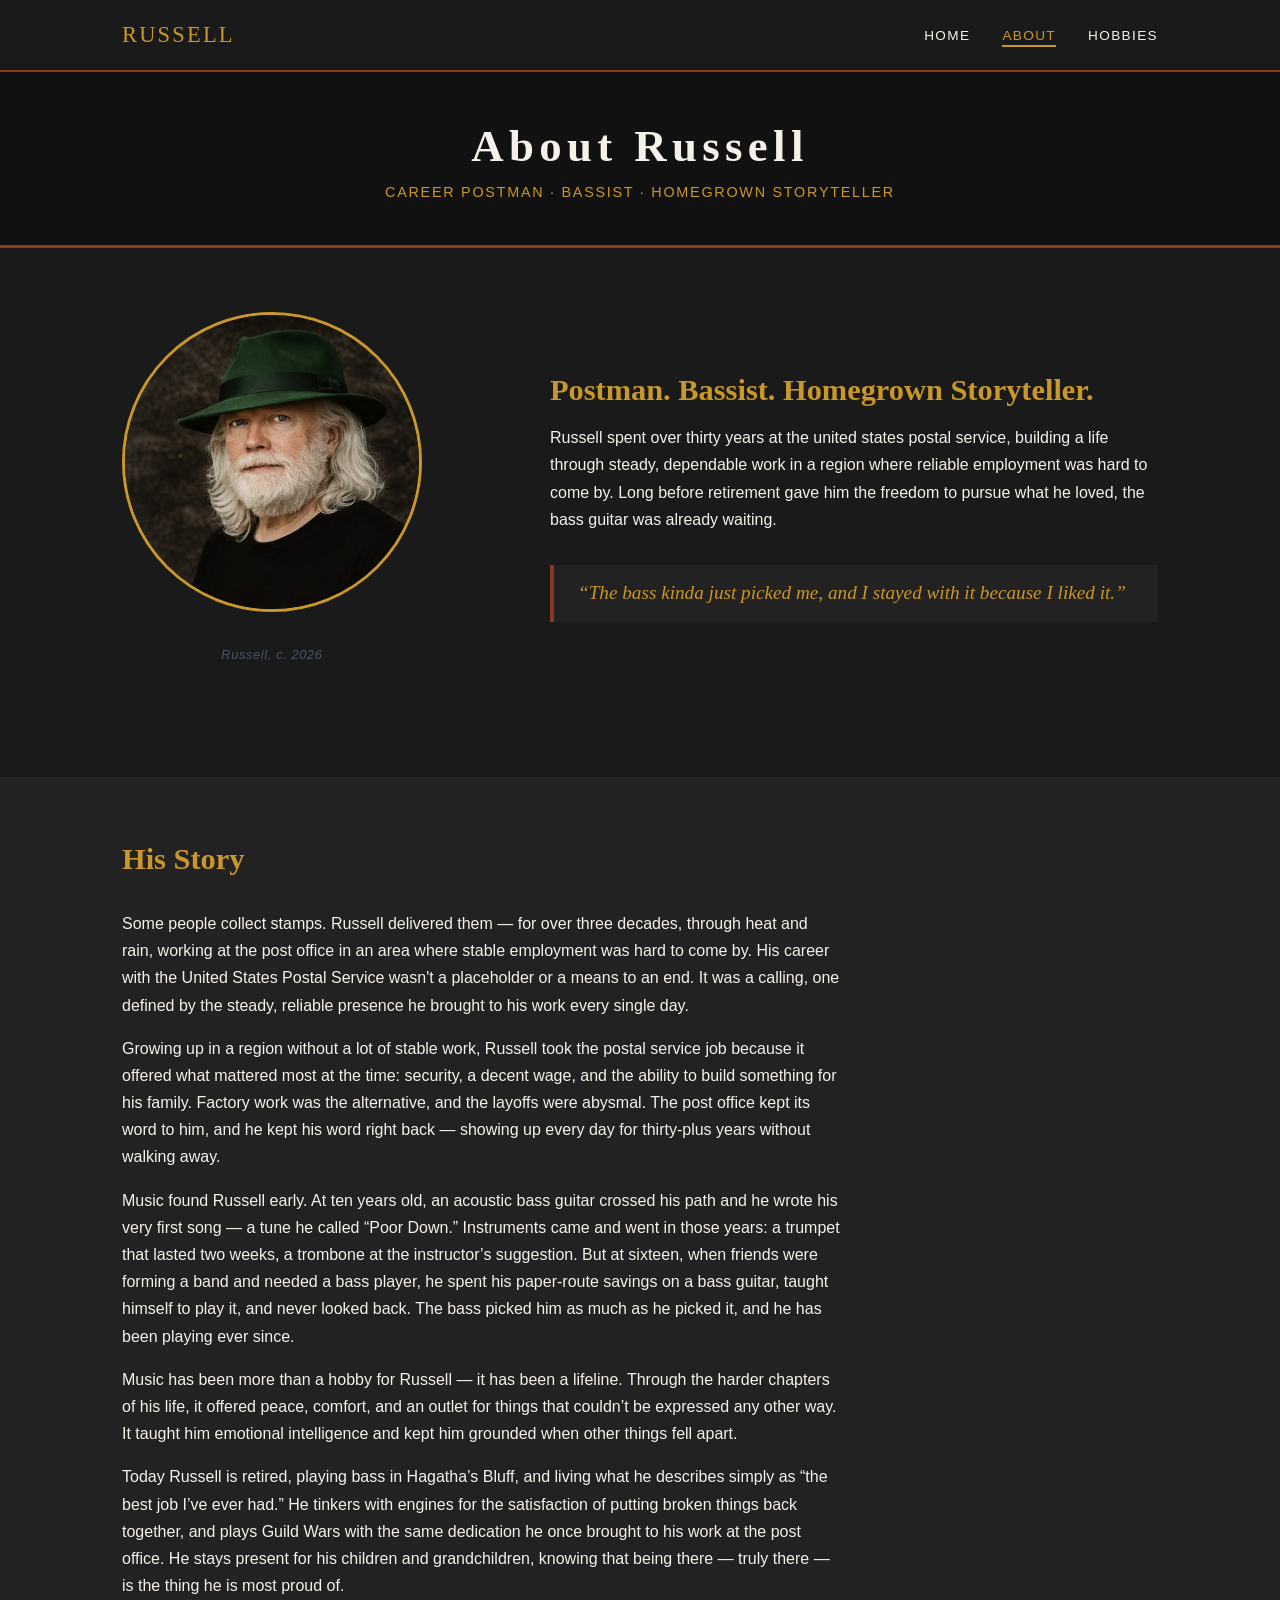
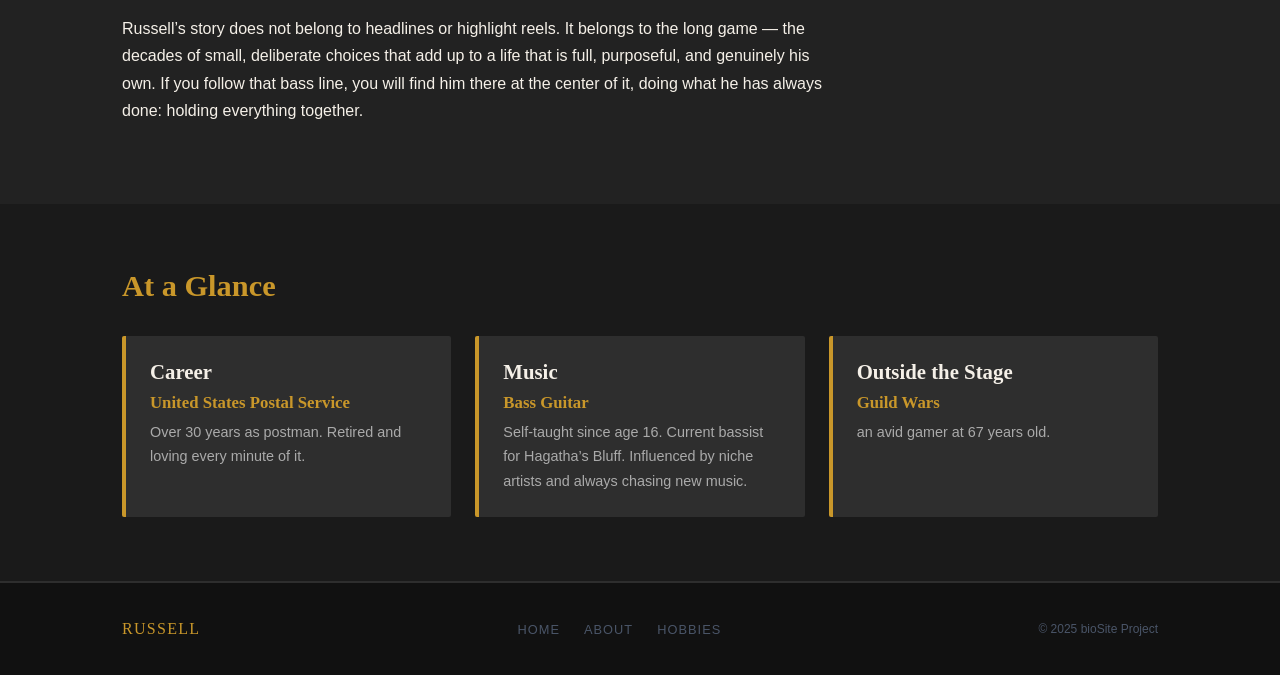
==== about.html @ 28d82f23 "uploading all of my work off of live viewer vscode, and commiting to pages." ====
<!--class information-->
<!--Course: CSD 340 — Web Design and Development -->
<!--name: Zachary White-->
<!--instructor: Sue Sampson-->

<!-- Dedicated to my father -->
<!-- Description: A brief overview of the website's content and purpose -->
<!-- This project showcases Russell's journey as a postman, bassist, and storyteller -->

<!DOCTYPE html>
<html lang="en">
<head>
  <meta charset="UTF-8">
  <meta name="viewport" content="width=device-width, initial-scale=1.0">
  <title>About Russell — Postman, Bassist, Storyteller</title>
  <link rel="stylesheet" href="style.css">
<!-- we are adding this later :^), to make the webpage feel alive-->
  <script src="script.js" defer></script>
</head>
<body>

  <!-- ── Navigation ──────────────────────────────────── -->
  <nav class="site-nav" aria-label="Main navigation">
    <div class="container">
      <a href="index.html" class="nav-brand">RUSSELL</a>
      <ul class="nav-links">
        <li><a href="index.html">Home</a></li>
        <li><a href="about.html" class="active">About</a></li>
        <li><a href="hobbies.html">Hobbies</a></li>
      </ul>
    </div>
  </nav>

  <!-- ── Page Banner ─────────────────────────────────── -->
  <header class="page-banner">
    <div class="container">
      <h1>About Russell</h1>
      <p>Career Postman &middot; Bassist &middot; Homegrown Storyteller</p>
    </div>
  </header>

  <!-- ── Portrait & Intro ────────────────────────────── -->
  <section class="section">
    <div class="container">
      <div class="about-intro">

        <div class="portrait-wrapper">
          <div class="portrait">
            <img src="images/portrait.jpg" alt="Russell">
          </div>
          <p class="portrait-caption"> Russell, c. 2026</p>
        </div>

        <div class="bio-text">
          <h2>Postman. Bassist. Homegrown Storyteller.</h2>
          <p>Russell spent over thirty years at the united states postal service, building a life through steady, dependable work in a region where reliable employment was hard to come by. Long before retirement gave him the freedom to pursue what he loved, the bass guitar was already waiting.</p>
          <div class="pull-quote">
            <p>&ldquo;The bass kinda just picked me, and I stayed with it because I liked it.&rdquo;</p>
          </div>
        </div>

      </div>
    </div>
  </section>

  <!-- ── Full Biography ──────────────────────────────── -->
  <section class="section-alt">
    <div class="container">

      <div class="section-heading">
        <h2>His Story</h2>
      </div>

      <div class="bio-block">

        <p>Some people collect stamps. Russell delivered them — for over three decades, through heat and rain, working at the post office in an area where stable employment was hard to come by. His career with the United States Postal Service wasn't a placeholder or a means to an end. It was a calling, one defined by the steady, reliable presence he brought to his work every single day.</p>

        <p>Growing up in a region without a lot of stable work, Russell took the postal service job because it offered what mattered most at the time: security, a decent wage, and the ability to build something for his family. Factory work was the alternative, and the layoffs were abysmal. The post office kept its word to him, and he kept his word right back — showing up every day for thirty-plus years without walking away.</p>

        <p>Music found Russell early. At ten years old, an acoustic bass guitar crossed his path and he wrote his very first song — a tune he called &ldquo;Poor Down.&rdquo; Instruments came and went in those years: a trumpet that lasted two weeks, a trombone at the instructor&rsquo;s suggestion. But at sixteen, when friends were forming a band and needed a bass player, he spent his paper-route savings on a bass guitar, taught himself to play it, and never looked back. The bass picked him as much as he picked it, and he has been playing ever since.</p>

        <p>Music has been more than a hobby for Russell &mdash; it has been a lifeline. Through the harder chapters of his life, it offered peace, comfort, and an outlet for things that couldn&rsquo;t be expressed any other way. It taught him emotional intelligence and kept him grounded when other things fell apart.</p>

        <p>Today Russell is retired, playing bass in Hagatha&rsquo;s Bluff, and living what he describes simply as &ldquo;the best job I&rsquo;ve ever had.&rdquo; He tinkers with engines for the satisfaction of putting broken things back together, and plays Guild Wars with the same dedication he once brought to his work at the post office. He stays present for his children and grandchildren, knowing that being there &mdash; truly there &mdash; is the thing he is most proud of.</p>

        <p>Russell&rsquo;s story does not belong to headlines or highlight reels. It belongs to the long game &mdash; the decades of small, deliberate choices that add up to a life that is full, purposeful, and genuinely his own. If you follow that bass line, you will find him there at the center of it, doing what he has always done: holding everything together.</p>
      </div>

    </div>
  </section>

  <!-- ── Quick Facts ──────────────────────────────────── -->
  <section class="section">
    <div class="container">

      <div class="section-heading">
        <h2>At a Glance</h2>
      </div>

      <div class="card-grid">

        <div class="card">
          <h3>Career</h3>
          <h4>United States Postal Service</h4>
          <p>Over 30 years as postman. Retired and loving every minute of it.</p>
        </div>

        <div class="card">
          <h3>Music</h3>
          <h4>Bass Guitar</h4>
          <p>Self-taught since age 16. Current bassist for Hagatha&rsquo;s Bluff. Influenced by niche artists and always chasing new music.</p>
        </div>

        <div class="card">
          <h3>Outside the Stage</h3>
          <h4>Guild Wars</h4>
          <p>an avid gamer at 67 years old.</p>
        </div>

      </div>

    </div>
  </section>

  <!-- ── Footer ───────────────────────────────────────── -->
  <footer class="site-footer">
    <div class="container">
      <span class="footer-brand">RUSSELL</span>
      <ul class="footer-nav">
        <li><a href="index.html">Home</a></li>
        <li><a href="about.html">About</a></li>
        <li><a href="hobbies.html">Hobbies</a></li>
      </ul>
      <span class="footer-copy">&copy; 2025 bioSite Project</span>
    </div>
  </footer>

</body>
</html>
---- style.css ----
/* ============================================================
Description: CSD340-biosite/style.css
Author: Zachary White
Instructor: Sue Sampson 
bioSite — Russell
style.css
Design: Dark Rustic / Music-Inspired
============================================================ */

/* ── Reset & Base ─────────────────────────────────────── */
*, *::before, *::after {
  box-sizing: border-box;
  margin: 0;
  padding: 0;
}

html {
  scroll-behavior: smooth;
}

body {
  background-color: #1a1a1a;
  color: #f5f0e8;
  font-family: Arial, Helvetica, sans-serif;
  font-size: 16px;
  line-height: 1.7;
}

img {
  max-width: 100%;
  height: auto;
  display: block;
}

a {
  color: #c9972a;
  text-decoration: none;
}

a:hover {
  color: #f5f0e8;
  text-decoration: underline;
}

a:visited {
  color: #a07830;
}

/* ── Typography ───────────────────────────────────────── */
h1, h2, h3, h4 {
  font-family: Georgia, "Times New Roman", serif;
  line-height: 1.2;
}

h1 {
  font-size: 2.8rem;
  color: #f5f0e8;
  letter-spacing: 0.08em;
}

h2 {
  font-size: 1.9rem;
  color: #c9972a;
  margin-bottom: 0.75rem;
}

h3 {
  font-size: 1.3rem;
  color: #f5f0e8;
  margin-bottom: 0.5rem;
}

h4 {
  font-size: 1.05rem;
  color: #c9972a;
  margin-bottom: 0.4rem;
}

p {
  margin-bottom: 1rem;
  color: #f5f0e8;
}

/* ── Layout Containers ────────────────────────────────── */
.container {
  max-width: 1100px;
  margin: 0 auto;
  padding: 0 2rem;
}

.section {
  padding: 4rem 0;
}

.section-alt {
  padding: 4rem 0;
  background-color: #222222;
}

/* ── Navigation ───────────────────────────────────────── */
.site-nav {
  background-color: #1a1a1a;
  border-bottom: 2px solid #8b3a1e;
  position: sticky;
  top: 0;
  z-index: 100;
}

.site-nav .container {
  display: flex;
  align-items: center;
  justify-content: space-between;
  padding-top: 1rem;
  padding-bottom: 1rem;
}

.nav-brand {
  font-family: Georgia, "Times New Roman", serif;
  font-size: 1.4rem;
  color: #c9972a;
  letter-spacing: 0.1em;
  text-decoration: none;
}

.nav-brand:hover {
  color: #f5f0e8;
  text-decoration: none;
}

.nav-links {
  list-style: none;
  display: flex;
  gap: 2rem;
}

.nav-links a {
  font-size: 0.85rem;
  color: #f5f0e8;
  text-transform: uppercase;
  letter-spacing: 0.1em;
  text-decoration: none;
  padding-bottom: 2px;
  border-bottom: 2px solid transparent;
  transition: color 0.2s, border-color 0.2s;
}

.nav-links a:hover,
.nav-links a.active {
  color: #c9972a;
  border-bottom-color: #c9972a;
  text-decoration: none;
}

/* ── Buttons ──────────────────────────────────────────── */
.btn-primary {
  display: inline-block;
  background-color: #8b3a1e;
  color: #f5f0e8;
  font-size: 0.9rem;
  font-family: Arial, Helvetica, sans-serif;
  letter-spacing: 0.07em;
  text-transform: uppercase;
  padding: 0.7rem 1.8rem;
  border-radius: 2px;
  text-decoration: none;
  border: none;
  cursor: pointer;
  transition: background-color 0.2s;
}

.btn-primary:hover {
  background-color: #a84520;
  color: #f5f0e8;
  text-decoration: none;
}

.btn-secondary {
  display: inline-block;
  background-color: transparent;
  color: #c9972a;
  font-size: 0.9rem;
  font-family: Arial, Helvetica, sans-serif;
  letter-spacing: 0.07em;
  text-transform: uppercase;
  padding: 0.65rem 1.7rem;
  border-radius: 2px;
  border: 1px solid #c9972a;
  text-decoration: none;
  cursor: pointer;
  transition: background-color 0.2s, color 0.2s;
}

.btn-secondary:hover {
  background-color: #c9972a;
  color: #1a1a1a;
  text-decoration: none;
}

/* ── Hero Section ─────────────────────────────────────── */

/* I want the hero section to have the img behind the text and the text to be centered and have a dark overlay on the image so that the text is readable. I also want the image to expand the entire section */
.hero {
  background-color: #111111;
  border-bottom: 3px solid #8b3a1e;
  padding: 3rem 0;
  text-align: center;
  position: relative;
  z-index: 2;
  overflow: hidden;
  min-height: 400px; /* ensures image has room to expand into */
}

.hero-image {
  position: absolute;
  top: 0;
  left: 0;
  width: 100%;
  height: 100%;
  z-index: 0;
}

.hero-image img {
  width: 100%;
  height: 100%;
  object-fit: cover;
  object-position: center;
  /* no opacity here — keep the image full strength */
}

.hero-overlay {
  position: absolute;
  top: 0;
  left: 0;
  width: 100%;
  height: 100%;
  background: rgba(0, 0, 0, 0.6); /* tune darkness here */
  z-index: 1;
}

.hero h1 {
  font-size: 3.8rem;
  letter-spacing: 0.15em;
  margin-bottom: 0.5rem;
  position: relative;
  z-index: 3;
  color: #ffffff; /* make sure text has an explicit light color */
}

.hero-subtitle {
  color: #c9972a;
  font-size: 1rem;
  letter-spacing: 0.15em;
  text-transform: uppercase;
  margin-bottom: 2rem;
  position: relative;
  z-index: 3;
}

.hero-content {
  position: relative;
  z-index: 3;
}

/* ── Divider ──────────────────────────────────────────── */
.divider {
  border: none;
  border-top: 1px solid #c9972a;
  margin: 1rem 0;
  opacity: 0.4;
}

/* ── Cards ────────────────────────────────────────────── */
.card-grid {
  display: grid;
  grid-template-columns: repeat(3, 1fr);
  gap: 1.5rem;
}

.card {
  background-color: #2e2e2e;
  border-left: 4px solid #c9972a;
  border-radius: 2px;
  padding: 1.5rem;
}

.card-image {
  /* fixed/static dimensions so images do not scale with page */
  width: 300px;
  height: 190px;
  background-color: #1a1a1a;
  border: 2px solid #c9972a;
  border-radius: 2px;
  display: flex;
  align-items: center;
  justify-content: center;
  margin-bottom: 1rem;
}

/* Ensure images fill the card image box */
.card-image img {
  /* enforce fixed image size and prevent scaling */
  width: 300px;
  height: 186px;
  max-width: none;
  max-height: none;
  object-fit: cover;
  display: block;
  border-radius: 2px;
}

.card p {
  font-size: 0.9rem;
  color: #aaa;
  margin-bottom: 0;
}

/* ── Pull Quote ───────────────────────────────────────── */
.pull-quote {
  border-left: 4px solid #8b3a1e;
  padding: 0.75rem 1.5rem;
  margin: 2rem 0;
  background-color: #222222;
}

.pull-quote p {
  font-family: Georgia, "Times New Roman", serif;
  font-style: italic;
  font-size: 1.2rem;
  color: #c9972a;
  margin-bottom: 0;
}

/* ── Page Banner ──────────────────────────────────────── */
.page-banner {
  background-color: #111111;
  border-bottom: 3px solid #8b3a1e;
  padding: 3rem 0 2.5rem;
  text-align: center;
}

.page-banner h1 {
  letter-spacing: 0.12em;
  margin-bottom: 0.4rem;
}

.page-banner p {
  color: #c9972a;
  font-size: 0.9rem;
  letter-spacing: 0.12em;
  text-transform: uppercase;
  margin-bottom: 0;
}

/* ── About Page Layout ────────────────────────────────── */
.about-intro {
  display: grid;
  grid-template-columns: 1fr 2fr;
  gap: 3rem;
  align-items: center;
}

.portrait-wrapper {
  text-align: center;
  display: flex;
  flex-direction: column;
  align-items: center;
  justify-content: center;
  margin-right: 5rem;
  margin-bottom: 2rem;
  margin-left: auto;
}

.portrait-caption {
  color: #4a5568;
  font-size: 0.8rem;
  font-style: italic;
  align-self: center;
  letter-spacing: 0.05em;
  margin-top: 2rem;
}

.portrait img {
  width: 300px;
  height: 300px;
  min-width: 300px;
  min-height: 300px;
  max-width: 300px;
  max-height: 300px;
  border-radius: 50%;
  object-fit: cover;
  border: 3px solid #c9972a;
}

.bio-text h2 {
  margin-bottom: 1rem;
}

/* ── Bio Paragraph Lines (placeholder) ───────────────── */
.bio-block p {
  max-width: 720px;
}

/* ── Hobbies Page ─────────────────────────────────────── */
.featured-section {
  padding: 0;
}

.featured-image {
  width: 1025px;
  height: 500px;
  background-color: #2e2e2e;
  border: 1px dashed #4a5568;
  display: flex;
  align-items: center;
  justify-content: center;
}

.featured-image img {
  /* enforce fixed image size and prevent scaling */
  width: 100%;
  height: 100%;
  max-width: none;
  max-height: none;
  object-fit: cover;
  display: block;
  border-radius: 2px;
}

.featured-body {
  padding: 2.5rem 0;
}

.hobby-grid {
  display: grid;
  grid-template-columns: repeat(3, 1fr);
  gap: 1.5rem;
}

.hobby-card {
  background-color: #2e2e2e;
  border-radius: 2px;
  overflow: hidden;
}

.hobby-card-image {
  width: 330px;
  height: 190px;
  background-color: #1a1a1a;
  border-bottom: 2px solid #8b3a1e;
  border-radius: 2px;
  display: flex;
  align-items: center;
  justify-content: center;
  margin-bottom: 1rem;
}

.hobby-card-image img {
  width: 330px;
  height: 186px;
  max-width: none;
  max-height: none;
  object-fit: cover;
  display: block;
  border-radius: 2px;
}

.hobby-card-image2 img {
  width: 330px;
  height: 230px;
  max-width: none;
  max-height: none;
  object-fit: cover;
  display: block;
  transform: translateY(-225px);
  overflow: visible !important;
  border-radius: 2px;
}

.hobby-card-image3 img {
  width: 330px;
  height: 186px;
  max-width: none;
  max-height: none;
  object-fit: cover;
  display: block;
  border-radius: 2px;
}

.hobby-card-body {
  padding: 1.25rem;
}

.hobby-card-body p {
  font-size: 0.9rem;
  color: #aaa;
  margin-bottom: 0;
}

/* ── External Link Block ──────────────────────────────── */
.external-link-block {
  background-color: #2e2e2e;
  border: 1px solid #4a5568;
  border-radius: 2px;
  padding: 1.5rem 2rem;
  display: flex;
  align-items: center;
  justify-content: space-between;
  gap: 1rem;
}

.external-link-block p {
  margin-bottom: 0;
  color: #aaa;
  font-size: 0.95rem;
}

/* ── Footer ───────────────────────────────────────────── */
.site-footer {
  background-color: #111111;
  border-top: 2px solid #2e2e2e;
  padding: 2rem 0;
  text-align: center;
}

.site-footer .container {
  display: flex;
  align-items: center;
  justify-content: space-between;
}

.footer-brand {
  font-family: Georgia, "Times New Roman", serif;
  color: #c9972a;
  font-size: 1rem;
  letter-spacing: 0.08em;
}

.footer-nav {
  list-style: none;
  display: flex;
  gap: 1.5rem;
}

.footer-nav a {
  color: #4a5568;
  font-size: 0.8rem;
  text-transform: uppercase;
  letter-spacing: 0.08em;
  text-decoration: none;
}

.footer-nav a:hover {
  color: #c9972a;
  text-decoration: none;
}

.footer-copy {
  color: #4a5568;
  font-size: 0.75rem;
}

/* ── Section Heading Style ────────────────────────────── */
.section-heading {
  margin-bottom: 2rem;
}

.section-heading h2 {
  margin-bottom: 0.5rem;
}

.section-heading p {
  color: #aaa;
  font-size: 0.95rem;
  max-width: 600px;
}
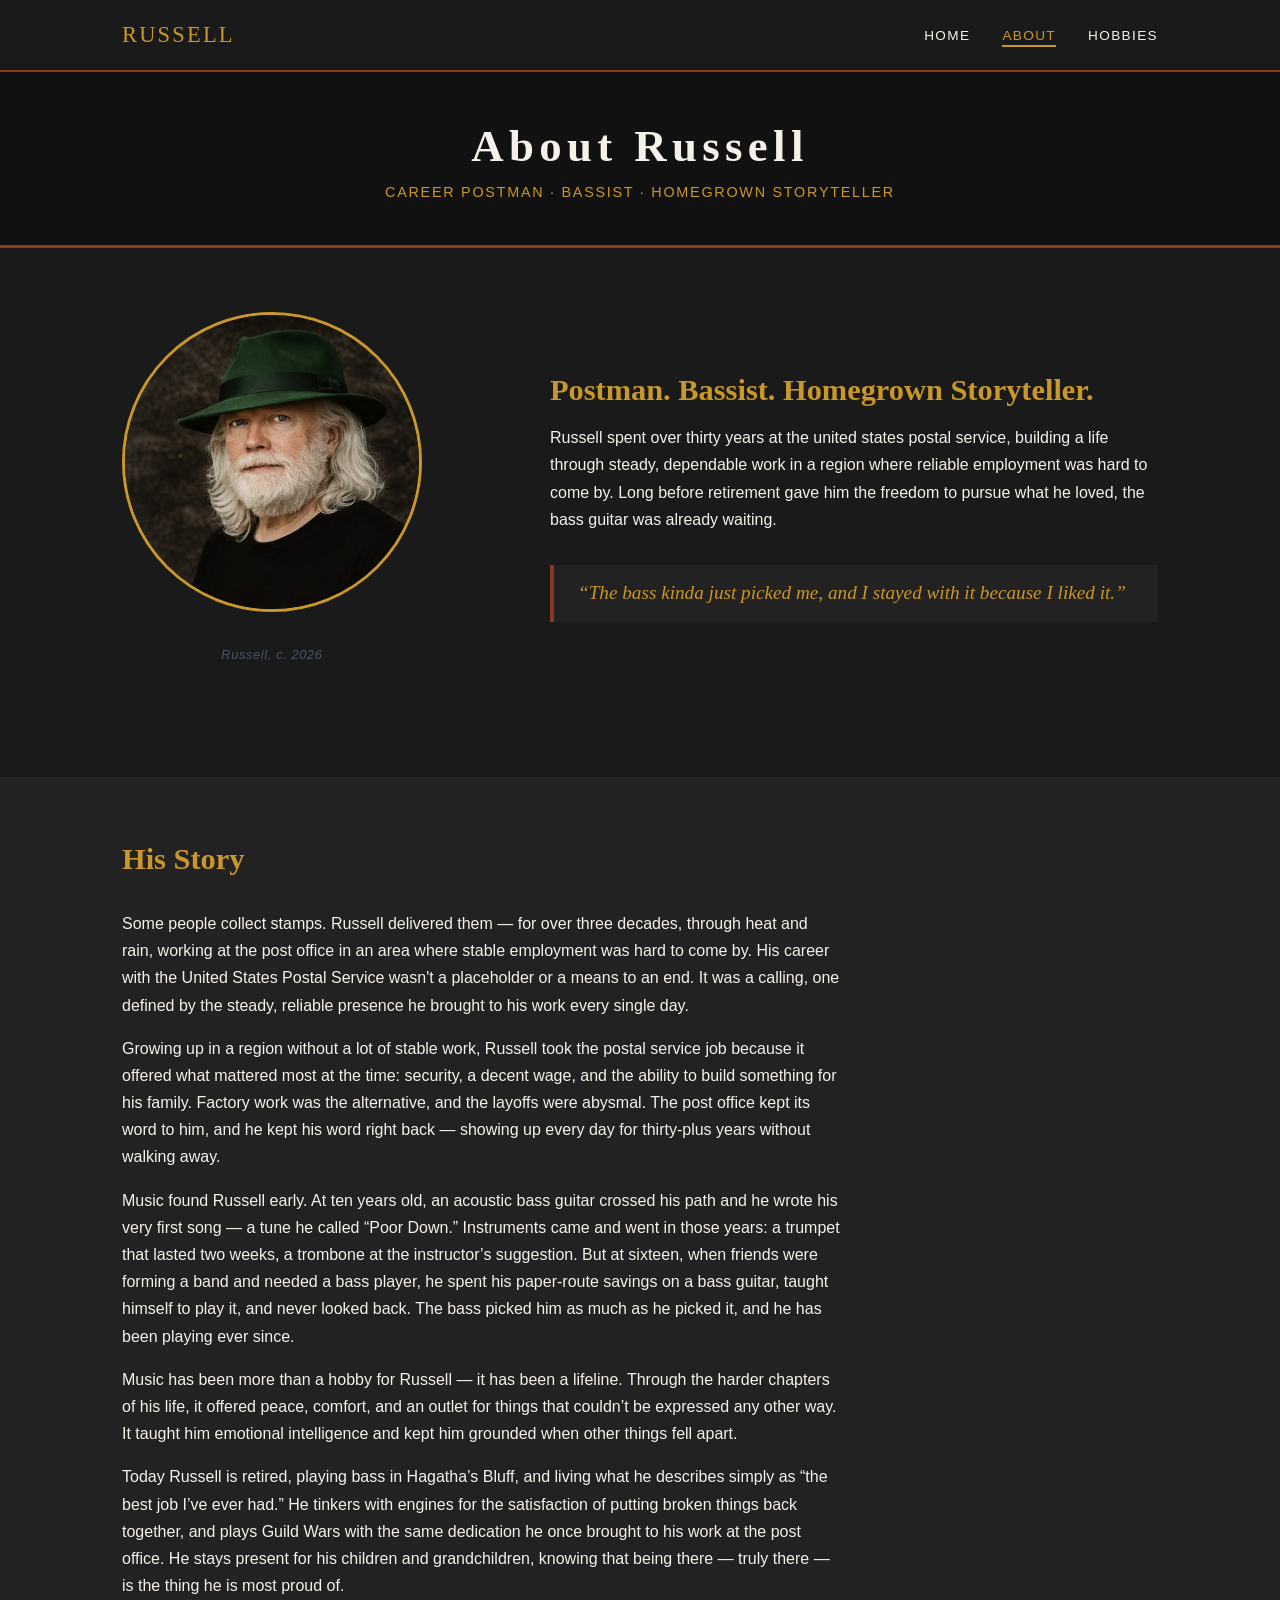
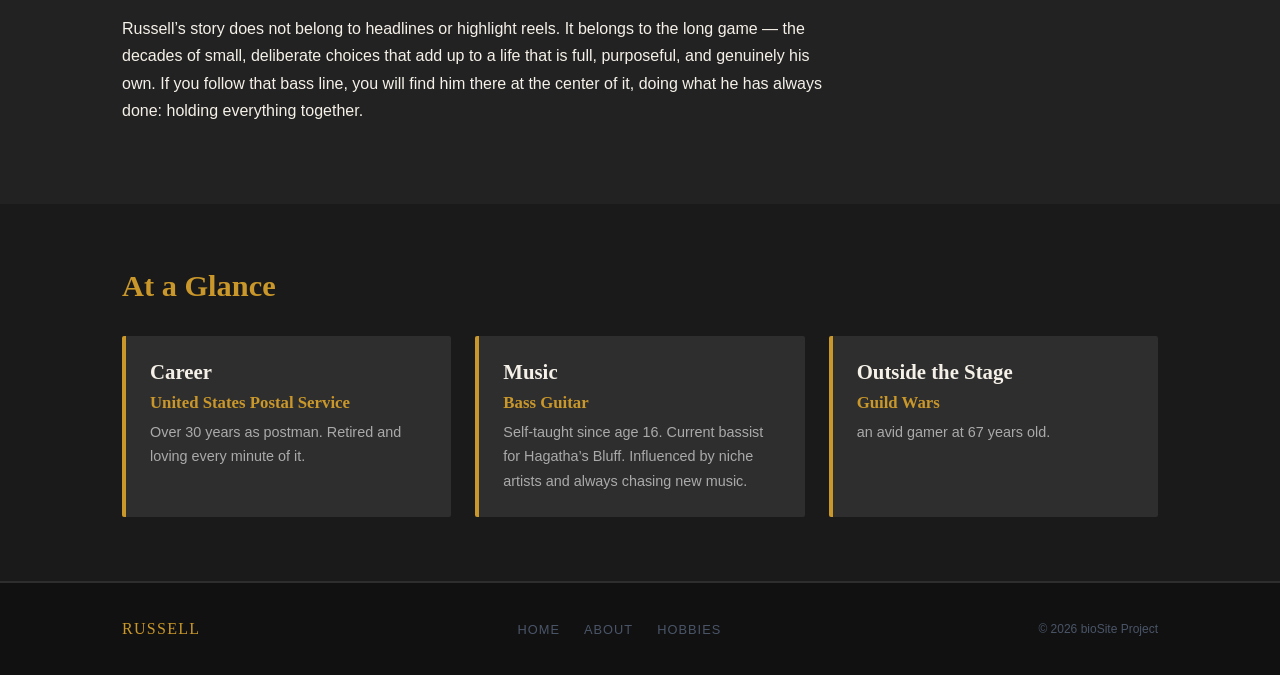
==== commit 0fdb1f44: "updating footer typo" ====
--- a/about.html
+++ b/about.html
@@ -131,7 +131,7 @@
         <li><a href="about.html">About</a></li>
         <li><a href="hobbies.html">Hobbies</a></li>
       </ul>
-      <span class="footer-copy">&copy; 2025 bioSite Project</span>
+      <span class="footer-copy">&copy; 2026 bioSite Project</span>
     </div>
   </footer>
 
